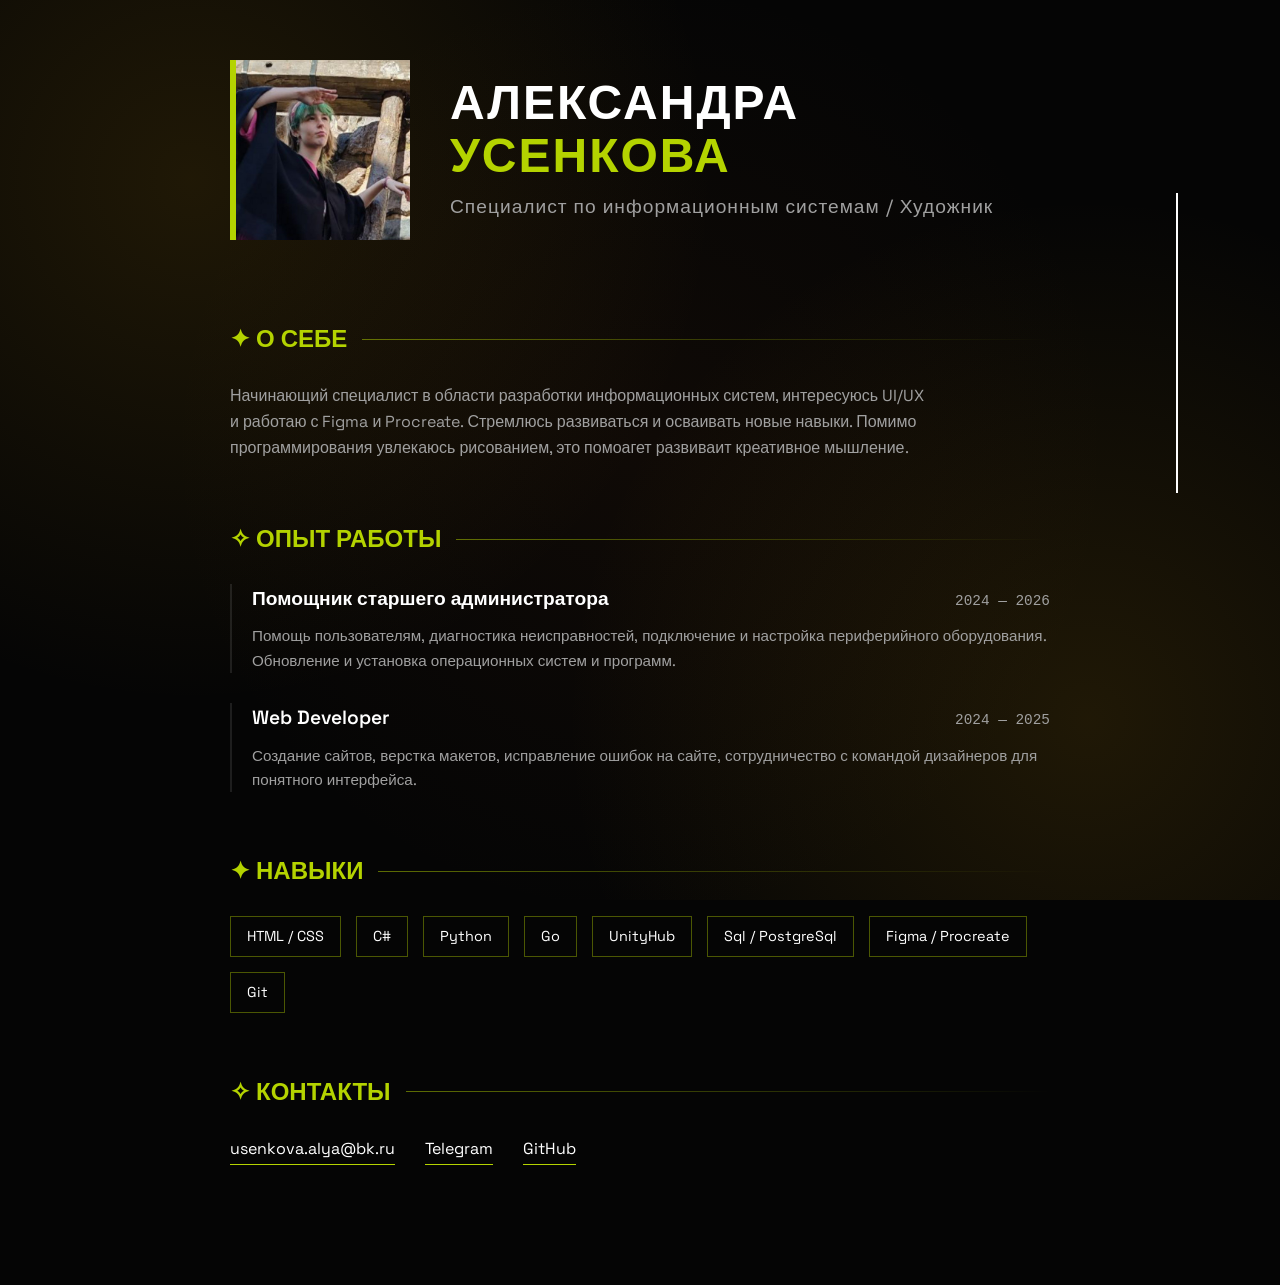
==== index.html @ 8fe68122 "index.html" ====
<!DOCTYPE html>
<html lang="ru">
<head>
    <meta charset="UTF-8">
    <meta name="viewport" content="width=device-width, initial-scale=1.0">
    <title>Резюме | Александра Усенкова</title>
    <link href="https://fonts.googleapis.com/css2?family=Space+Grotesk:wght@300;400;600;700&display=swap" rel="stylesheet">
    <link rel="stylesheet" href="styles.css">
</head>
<body>

    <div class="vertical-line"></div>

    <div class="container">
        
        <header>
            <div class="photo-placeholder">  <img src="photo.jpg"></div>
            <div class="header-info">
                <h1>АЛЕКСАНДРА <span>УСЕНКОВА</span></h1>
                <h2>Специалист по информационным системам / Художник</h2>
            </div>
        </header>

        <section>
            <h3 class="section-title">✦︎ О СЕБЕ</h3>
            <p class="about-text">
                Начинающий специалист в области разработки информационных систем, интересуюсь UI/UX и работаю с Figma и Procreate. Стремлюсь развиваться и осваивать новые навыки.
                Помимо программирования увлекаюсь рисованием, это помоагет развиваит креативное мышление.
            </p>
        </section>

        <section>
            <h3 class="section-title">✧︎ ОПЫТ РАБОТЫ</h3>
            
            <div class="job">
                <div class="job-header">
                    <div class="job-title">Помощник старшего администратора <span class="company"></span></div>
                    <div class="date">2024 — 2026</div>
                </div>
                <p class="job-desc">Помощь пользователям, диагностика неисправностей, подключение и настройка периферийного оборудования. Обновление и установка операционных систем и программ.

                </p>
            </div>

            <div class="job">
                <div class="job-header">
                    <div class="job-title">Web Developer <span class="company"></span></div>
                    <div class="date">2024 — 2025</div>
                </div>
                <p class="job-desc">Создание сайтов, верстка макетов, исправление ошибок на сайте, сотрудничество с командой дизайнеров для понятного интерфейса.</p>
            </div>
        </section>

        <section>
            <h3 class="section-title">✦︎ НАВЫКИ</h3>
            <div class="skills-grid">
                <span class="skill-tag">HTML / CSS</span>
                <span class="skill-tag">C#</span>
                <span class="skill-tag">Python</span>
                <span class="skill-tag">Go</span>
                <span class="skill-tag">UnityHub</span>
                <span class="skill-tag">Sql / PostgreSql</span>
                <span class="skill-tag">Figma / Procreate</span>
                <span class="skill-tag">Git</span>
            </div>
        </section>

        <section>
            <h3 class="section-title">✧︎ КОНТАКТЫ</h3>
            <div class="contact-links">
                <a href="mailto:usenkova.alya@bk.ru">usenkova.alya@bk.ru</a>
                <a href="https://t.me/ammeac" target="_blank">Telegram</a>
                <a href="https://github.com/ammeac" target="_blank">GitHub</a>
            </div>
        </section>

    </div>

</body>
</html>
---- styles.css ----
:root {
    --bg-color: #050505;
    --accent-lime: #B4D300; /* Салатовый цвет с картинки */
    --text-main: #FFFFFF;
    --text-muted: #A0A0A0;
    --placeholder-gray: #D3D3D3; /* Серый квадрат с картинки */
    --gold-glow: rgba(184, 134, 11, 0.15);
}

* {
    margin: 0;
    padding: 0;
    box-sizing: border-box;
}

body {
    font-family: 'Space Grotesk', sans-serif;
    background-color: var(--bg-color);
    color: var(--text-main);
    line-height: 1.6;
    overflow-x: hidden;
    position: relative;
    /* Имитация мраморного фона через CSS градиенты */
    background-image: 
        radial-gradient(circle at 15% 20%, var(--gold-glow) 0%, transparent 40%),
        radial-gradient(circle at 85% 80%, var(--gold-glow) 0%, transparent 40%),
        radial-gradient(circle at 50% 50%, rgba(139, 69, 19, 0.08) 0%, transparent 60%);
    background-attachment: fixed;
}

.vertical-line {
    position: absolute;
    right: 8%;
    top: 15%;
    height: 300px;
    width: 2px;
    background-color: #FFFFFF;
    z-index: 1;
}

.container {
    max-width: 900px;
    margin: 0 auto;
    padding: 60px 40px;
    position: relative;
    z-index: 2;
}

header {
    display: flex;
    align-items: center;
    gap: 40px;
    margin-bottom: 80px;
    position: relative;
}

.photo-placeholder {
    width: 180px;
    height: 180px;
    background-color: var(--placeholder-gray);
    flex-shrink: 0;
    border-left: 6px solid var(--accent-lime); 
}

.header-info h1 {
    font-size: 3rem;
    font-weight: 700;
    text-transform: uppercase;
    letter-spacing: 2px;
    margin-bottom: 10px;
    line-height: 1.1;
}

.header-info h1 span {
    color: var(--accent-lime);
}

.header-info h2 {
    font-size: 1.2rem;
    font-weight: 400;
    color: var(--text-muted);
    letter-spacing: 1px;
}

section {
    margin-bottom: 60px;
}

.section-title {
    font-size: 1.5rem;
    text-transform: uppercase;
    color: var(--accent-lime);
    margin-bottom: 25px;
    display: flex;
    align-items: center;
    gap: 15px;
}

.section-title::after {
    content: '';
    flex-grow: 1;
    height: 1px;
    background: linear-gradient(90deg, rgba(180, 211, 0, 0.5) 0%, transparent 100%);
}

.about-text {
    color: var(--text-muted);
    max-width: 700px;
}

.job {
    margin-bottom: 30px;
    padding-left: 20px;
    border-left: 2px solid rgba(255, 255, 255, 0.1);
    transition: border-color 0.3s ease;
}

.job:hover {
    border-left-color: var(--accent-lime);
}

.job-header {
    display: flex;
    justify-content: space-between;
    align-items: baseline;
    margin-bottom: 10px;
}

.job-title {
    font-size: 1.2rem;
    font-weight: 600;
}

.company {
    color: var(--accent-lime);
    font-weight: 400;
}

.date {
    font-size: 0.9rem;
    color: var(--text-muted);
    font-family: monospace;
}

.job-desc {
    color: var(--text-muted);
    font-size: 0.95rem;
}

.skills-grid {
    display: flex;
    flex-wrap: wrap;
    gap: 15px;
}

.skill-tag {
    padding: 8px 16px;
    background-color: transparent;
    border: 1px solid rgba(180, 211, 0, 0.4);
    color: var(--text-main);
    font-size: 0.9rem;
    transition: all 0.3s ease;
}

.skill-tag:hover {
    background-color: var(--accent-lime);
    color: var(--bg-color);
    border-color: var(--accent-lime);
}

.contact-links {
    display: flex;
    gap: 30px;
}

.contact-links a {
    color: var(--text-main);
    text-decoration: none;
    font-size: 1rem;
    border-bottom: 1px solid var(--accent-lime);
    padding-bottom: 2px;
    transition: color 0.3s ease;
}

.contact-links a:hover {
    color: var(--accent-lime);
}

.photo-placeholder img {
    width: 100%;
    height: 100%;
    object-fit: cover;
    display: block;
}

@media (max-width: 768px) {
    .vertical-line {
        display: none;
    }

    header {
        flex-direction: column;
        align-items: flex-start;
        gap: 20px;
    }

    .header-info h1 {
        font-size: 2.2rem;
    }

    .job-header {
        flex-direction: column;
        gap: 5px;
    }

    .contact-links {
        flex-direction: column;
        gap: 15px;
    }
}
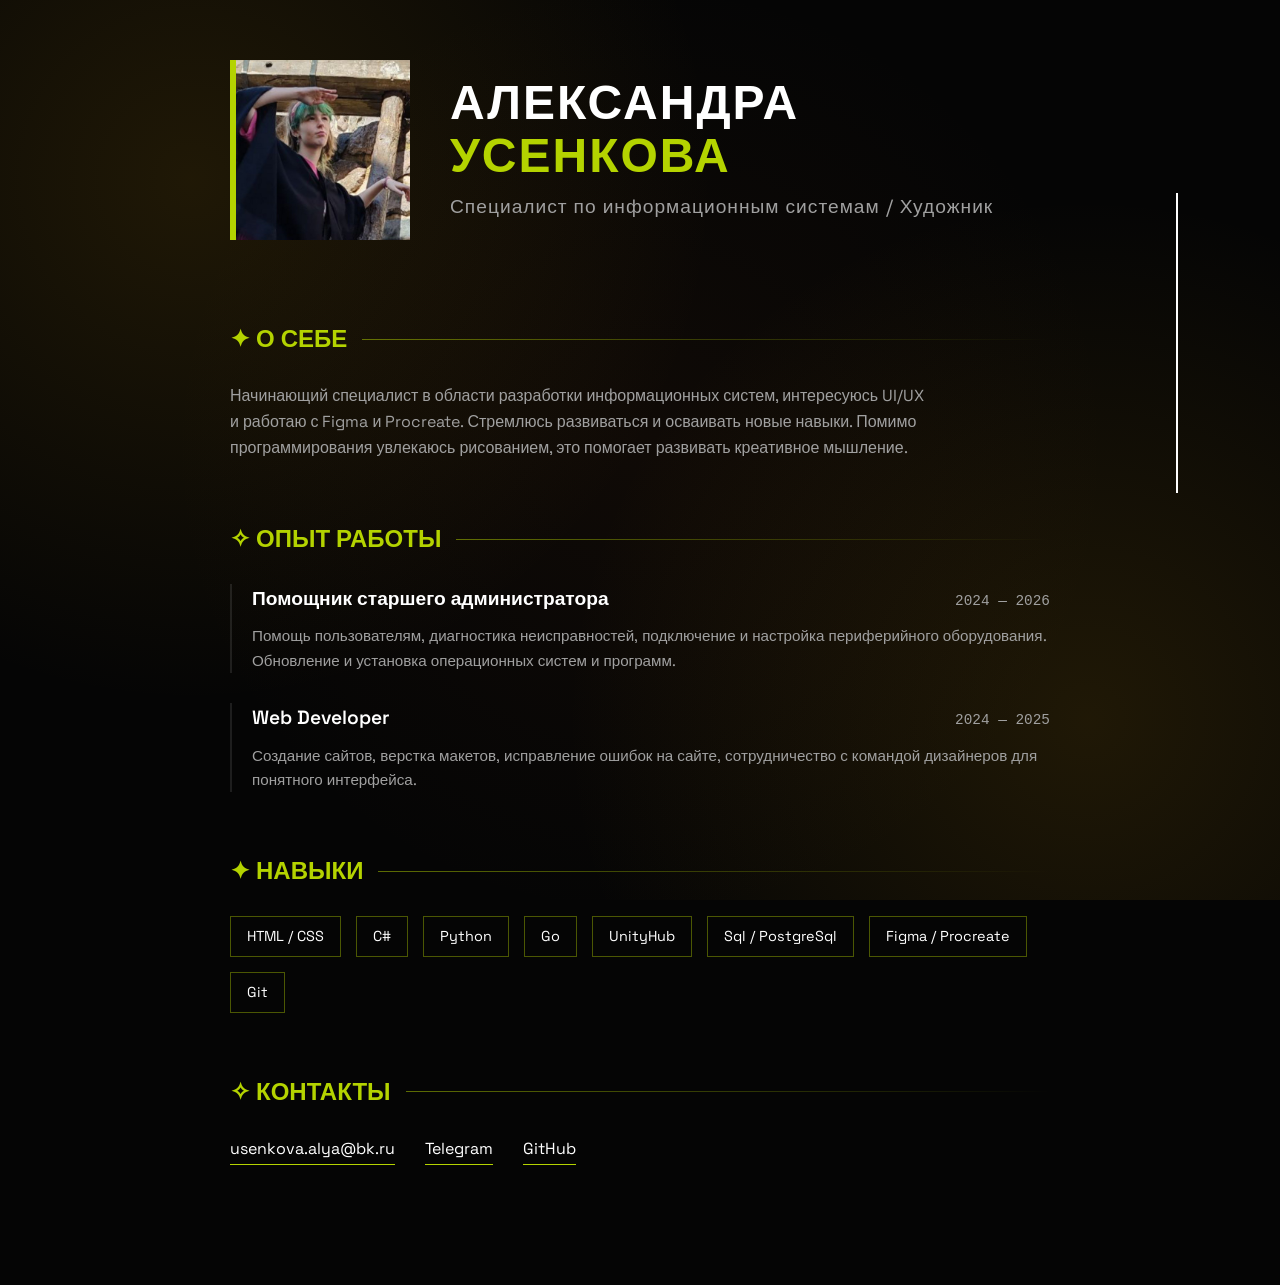
==== commit 69057b8a: "index.html" ====
--- a/index.html
+++ b/index.html
@@ -25,7 +25,7 @@
             <h3 class="section-title">✦︎ О СЕБЕ</h3>
             <p class="about-text">
                 Начинающий специалист в области разработки информационных систем, интересуюсь UI/UX и работаю с Figma и Procreate. Стремлюсь развиваться и осваивать новые навыки.
-                Помимо программирования увлекаюсь рисованием, это помоагет развиваит креативное мышление.
+                Помимо программирования увлекаюсь рисованием, это помогает развивать креативное мышление.
             </p>
         </section>
 
